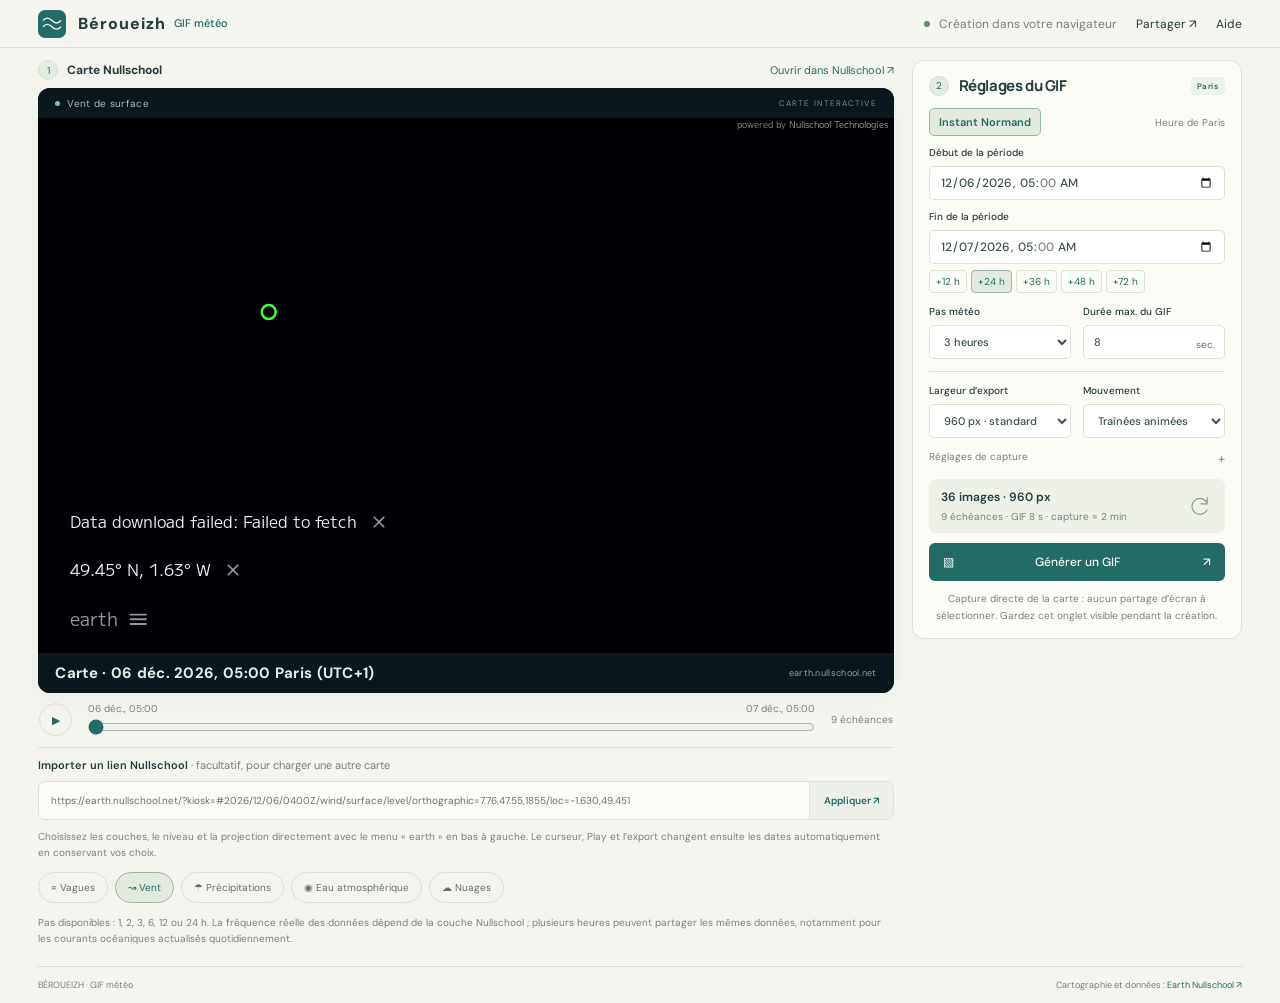
==== docs/index.html @ 0dfa49e2 "Publish Béroueizh static app for GitHub Pages" ====
<!doctype html>
<html lang="fr">
<head>
  <meta charset="utf-8"><meta name="viewport" content="width=device-width, initial-scale=1">
  <meta name="description" content="Créez un GIF des phénomènes météo avec Nullschool : une carte, une période, une boucle.">
  <meta name="theme-color" content="#153e42"><title>Béroueizh — GIF météo</title>
  <link rel="icon" href="data:image/svg+xml,%3Csvg xmlns='http://www.w3.org/2000/svg' viewBox='0 0 48 48'%3E%3Crect width='48' height='48' rx='12' fill='%231d6766'/%3E%3Cpath d='M8 19q8-8 16 0t16 0M8 28q8-8 16 0t16 0' fill='none' stroke='white' stroke-width='3'/%3E%3C/svg%3E">
  <link rel="stylesheet" href="style.css"><script src="vendor/gif.js" defer></script><script type="module" src="app.js"></script>
</head>
<body>
<header class="topbar"><h1 class="site-title"><a class="brand" href="./" aria-label="Béroueizh, accueil"><span class="brand-icon"><svg viewBox="0 0 32 32" aria-hidden="true"><path d="M3 11q6-7 13 0t13 0M3 20q6-7 13 0t13 0"/></svg></span>Béroueizh<span class="brand-gif">GIF météo</span></a></h1><div class="toplinks"><span class="local-dot"></span><span>Création dans votre navigateur</span><button type="button" class="text-button" id="shareBtn">Partager ↗</button><button type="button" class="text-button" id="helpBtn">Aide</button></div></header>
<main>
  <div class="workspace">
    <section class="map-column" aria-label="Carte et aperçu">
      <div class="source-bar"><div><span class="step-dot">1</span><strong>Carte Nullschool</strong></div><a id="sourceLink" target="_blank" rel="noopener noreferrer" href="https://earth.nullschool.net/">Ouvrir dans Nullschool ↗</a></div>
      <div class="map-shell" id="mapShell">
        <div class="map-top"><span><i></i><span id="layerName">Vent de surface</span></span><span class="map-tag" id="mapTag">CARTE INTERACTIVE</span></div>
        <div class="capture-area" id="captureArea"><iframe id="earthFrame" title="Carte interactive Earth Nullschool" src="about:blank" referrerpolicy="no-referrer" allow="fullscreen"></iframe><div class="capture-shield" aria-hidden="true"></div></div>
        <div class="map-bottom"><span id="mapTime">Heure de Paris</span><span>earth.nullschool.net</span></div>
      </div>
      <div class="timeline" id="timeline"><button class="icon-button" type="button" id="playBtn" title="Parcourir les échéances" aria-label="Parcourir les échéances">▶</button><div class="timeline-track"><div class="timeline-label"><span id="timelineStart"></span><span id="timelineEnd"></span></div><input id="scrubber" type="range" min="0" max="8" value="8" aria-label="Échéance de la carte"></div><span class="timeline-count" id="timelineCount">9 échéances</span></div>
      <div class="source-input"><label for="sourceUrl">Importer un lien Nullschool <span>· facultatif, pour charger une autre carte</span></label><div class="input-action"><input type="url" id="sourceUrl" spellcheck="false" aria-describedby="sourceHelp"><button type="button" id="applySource">Appliquer ↗</button></div><p id="sourceHelp">Choisissez les couches, le niveau et la projection directement avec le menu « earth » en bas à gauche. Le curseur, Play et l’export changent ensuite les dates automatiquement en conservant vos choix.</p></div>
      <div class="preset-row" aria-label="Choisir un phénomène"><button class="preset" data-preset="waves" type="button">≈ Vagues</button><button class="preset active" data-preset="wind" type="button">↝ Vent</button><button class="preset" data-preset="rain" type="button">☂ Précipitations</button><button class="preset" data-preset="water" type="button">◉ Eau atmosphérique</button><button class="preset" data-preset="clouds" type="button">☁ Nuages</button></div>
      <p class="map-note">Pas disponibles : 1, 2, 3, 6, 12 ou 24 h. La fréquence réelle des données dépend de la couche Nullschool ; plusieurs heures peuvent partager les mêmes données, notamment pour les courants océaniques actualisés quotidiennement.</p>
    </section>
    <aside class="settings" aria-label="Réglages du GIF">
      <form id="settingsForm">
        <div class="panel-heading"><span class="step-dot">2</span><h2>Réglages du GIF</h2><span class="utc-badge" title="Europe/Paris · heure d’été et d’hiver automatiques">Paris</span></div>
        <div class="time-actions"><button type="button" id="nowBtn" class="time-button" title="Revenir à l’heure courante, arrondie à l’heure entière">Instant Normand</button><span>Heure de Paris</span></div>
        <div class="dates"><label for="startDate">Début de la période<input id="startDate" type="datetime-local" step="3600" required></label><div><label for="endDate">Fin de la période<input id="endDate" type="datetime-local" step="3600" required></label><div class="end-shortcuts" aria-label="Durée depuis le début"><button type="button" data-end-hours="12" title="Finir 12 heures après le début">+12 h</button><button type="button" data-end-hours="24" title="Finir 24 heures après le début">+24 h</button><button type="button" data-end-hours="36" title="Finir 36 heures après le début">+36 h</button><button type="button" data-end-hours="48" title="Finir 48 heures après le début">+48 h</button><button type="button" data-end-hours="72" title="Finir 72 heures après le début">+72 h</button></div></div></div>
        <div class="two-fields"><label for="timeStep">Pas météo<select id="timeStep"><option value="1">1 heure</option><option value="2">2 heures</option><option value="3" selected>3 heures</option><option value="6">6 heures</option><option value="12">12 heures</option><option value="24">24 heures</option></select></label><label for="maxDuration">Durée max. du GIF<div class="unit-input"><input id="maxDuration" type="number" min="1" max="30" step="0.1" value="8" required><span>sec.</span></div></label></div>
        <div class="divider"></div>
        <div class="two-fields"><label for="resolution">Largeur d’export<select id="resolution"><option value="640">640 px · léger</option><option value="960" selected>960 px · standard</option><option value="1280">1 280 px · détaillé</option></select></label><label for="samples">Mouvement<select id="samples"><option value="4">Traînées animées</option><option value="1">1 image / échéance</option></select></label></div>
        <details id="advanced"><summary>Réglages de capture <span>+</span></summary><div class="advanced-body"><label for="loadWait">Attente après chargement<div class="unit-input"><input id="loadWait" type="number" min="1" max="60" value="10"><span>sec.</span></div></label><p>Le chargement de chaque date est vérifié automatiquement. Cette attente supplémentaire, de 1 à 60 secondes, laisse se développer les traînées avant la capture.</p></div></details>
        <div class="estimate" id="estimate"><div><strong id="estimateFrames">36 images</strong><span id="estimateDetails">9 échéances · boucle de 8 s</span></div><svg viewBox="0 0 36 36" aria-hidden="true"><path d="M28 14a11 11 0 1 0 0 9M28 6v9h-9"/></svg></div>
        <p class="form-message" id="formMessage" role="alert" hidden></p>
        <button type="submit" id="generateBtn" class="primary-button"><span>▧</span> Générer un GIF <span>↗</span></button>
        <p class="capture-hint">Capture directe de la carte : aucun partage d’écran à sélectionner. Gardez cet onglet visible pendant la création.</p>
      </form>
    </aside>
  </div>
  <section class="result" id="result" hidden aria-labelledby="resultTitle"><div class="result-info"><p class="eyebrow">VOTRE ANIMATION</p><h2 id="resultTitle">GIF prêt</h2><p id="resultMeta"></p><p class="result-warning">Les dates et le chargement des données sont contrôlés avant chaque capture. La génération s’arrête si une échéance ne peut pas être chargée.</p><a id="downloadGif" class="primary-button" download="meteo.gif">↓ Télécharger le GIF</a></div><img id="resultImage" alt="Aperçu du GIF météo généré"></section>
  <section class="howto" id="howto" hidden><div><span class="step-number">01</span><h3>Choisissez dans la carte</h3><p>Ouvrez « earth » en bas à gauche : couches, niveaux, projections et dates se règlent directement dans la frame.</p></div><div><span class="step-number">02</span><h3>Réglez le temps</h3><p>Les dates définissent la période météo. La durée maximale définit la vitesse de lecture du GIF. Toutes les heures sont celles de Paris, avec changement d’heure automatique. Les raccourcis calculent la fin depuis le début.</p></div><div><span class="step-number">03</span><h3>Capturez la boucle</h3><p>Cliquez sur « Générer un GIF » : les dates défilent automatiquement en conservant vos paramètres et votre cadrage.</p></div></section>
  <footer><span>BÉROUEIZH · GIF météo</span><span>Cartographie et données : <a href="https://earth.nullschool.net/about.html" target="_blank" rel="noopener noreferrer">Earth Nullschool ↗</a></span></footer>
</main>
<div class="record-dock" id="recordDock" hidden><span class="record-light"></span><div><strong id="recordTitle">Préparation…</strong><span id="recordDetail">Gardez cet onglet visible</span></div><progress id="progressBar" max="100" value="0" aria-label="Progression de la création"></progress><button type="button" id="cancelBtn">Annuler</button></div>
<dialog id="shareDialog" aria-labelledby="shareTitle"><div class="dialog-head"><h2 id="shareTitle">Partager la configuration</h2><button type="button" id="closeShare" class="icon-button" aria-label="Fermer le partage">✕</button></div><p>Ce lien restitue la carte, le cadrage, les dates et les réglages du GIF.</p><label for="shareUrl">Lien à transmettre</label><input id="shareUrl" type="url" readonly><div class="dialog-actions"><span id="shareStatus" role="status"></span><button type="button" id="copyShare" class="primary-button">Copier le lien</button></div></dialog>
<div class="toast" id="toast" role="status" hidden></div>
</body></html>
---- docs/style.css ----
@import url('https://fonts.googleapis.com/css2?family=DM+Sans:wght@400;500;600;700&family=Manrope:wght@400;500;600;700;800&display=swap');
:root{--paper:#f4f5ef;--ink:#223b3c;--muted:#75817c;--teal:#236c66;--line:#dce1d7;--soft:#e8ede4;--orange:#e18c55}*{box-sizing:border-box}body{margin:0;background:var(--paper);color:var(--ink);font-family:'DM Sans',sans-serif;font-size:14px}button,input,select{font:inherit}button,a,input,select,summary{touch-action:manipulation}button,a{ -webkit-tap-highlight-color:transparent}button{cursor:pointer}a{color:inherit;text-decoration:none}button:disabled{cursor:wait;opacity:.5}[hidden]{display:none!important}button:focus-visible,a:focus-visible,summary:focus-visible{outline:3px solid #dfaa68;outline-offset:4px}input:focus,select:focus{outline:2px solid #6ba79e;outline-offset:1px}.topbar{height:48px;border-bottom:1px solid var(--line);display:flex;align-items:center;justify-content:space-between;max-width:1600px;margin:auto;padding:0 3%}.brand{display:flex;align-items:center;gap:10px;letter-spacing:2px;font-size:18px;font-weight:800}.brand-gif{color:var(--teal);font-weight:500;margin-left:-4px}.brand-icon{display:flex;align-items:center;justify-content:center;background:var(--teal);width:36px;height:36px;border-radius:11px;margin-right:4px}.brand-icon svg{width:25px;height:25px;fill:none;stroke:var(--paper);stroke-width:2}.toplinks{display:flex;gap:9px;align-items:center;color:var(--muted);font-size:12px}.local-dot{height:6px;width:6px;border-radius:100%;background:#628d65}.text-button{border:0;background:none;color:var(--ink);padding:10px 0 10px 28px;font-size:12px}main{max-width:1600px;margin:auto;padding:12px 3% 0}.eyebrow{font-size:10px;letter-spacing:2.2px;font-weight:700;color:var(--teal);margin:0 0 10px}h1,h2,h3{font-family:'Manrope',sans-serif}h1{font-size:clamp(30px,3.1vw,48px);line-height:1.2;font-weight:600;letter-spacing:-1.9px;margin:0}.workspace{display:grid;grid-template-columns:minmax(0,1fr) 330px;gap:18px;align-items:start}.map-column{min-width:0}.source-bar{display:flex;align-items:center;justify-content:space-between;margin:0 0 8px;font-size:12px}.source-bar>div{display:flex;align-items:center;gap:9px}.source-bar a{font-size:11px;color:var(--teal)}.step-dot{width:20px;height:20px;background:#e4ebe0;border:1px solid #d7e0d2;border-radius:50%;display:inline-flex;align-items:center;justify-content:center;font-size:10px;color:var(--teal);flex-shrink:0}.map-shell{overflow:hidden;border-radius:12px;background:#050d12;box-shadow:0 8px 25px #1938280b;color:#a8bfbc}.map-top,.map-bottom{height:40px;display:flex;align-items:center;justify-content:space-between;padding:0 17px;font-size:10px;background:#0a181d;letter-spacing:.3px}.map-top>span:first-child{display:flex;align-items:center;gap:7px}.map-top i{width:5px;height:5px;border-radius:50%;background:#7bc1ae}.map-tag{font-size:8px;letter-spacing:1.1px;color:#758e91}.capture-area{width:100%;aspect-ratio:16/10;position:relative;isolation:isolate;background:#050505}iframe{width:100%;height:100%;border:0;display:block}.capture-shield{display:none;position:absolute;inset:0;z-index:2}.map-bottom{height:33px;font-size:9px;color:#8ca6a6}.timeline{height:54px;display:flex;gap:16px;align-items:center;padding:0 1px}.icon-button{width:33px;height:33px;border:1px solid var(--line);border-radius:50%;background:transparent;color:var(--teal);font-size:11px;flex-shrink:0}.timeline-track{flex:1}.timeline-label{display:flex;justify-content:space-between;font-size:10px;color:var(--muted);margin-bottom:4px}.timeline input{width:100%;accent-color:var(--teal);height:12px;margin:0;cursor:pointer}.timeline-count{font-size:10px;color:var(--muted);white-space:nowrap}.source-input{border-top:1px solid var(--line);padding-top:16px}.source-input label{font-size:11px;font-weight:600}.source-input label span{font-weight:400;color:var(--muted)}.input-action{display:flex;border:1px solid var(--line);background:#fbfcf7;border-radius:7px;margin-top:9px;overflow:hidden}.input-action input{width:100%;min-width:0;font-size:10px;border:0;background:none;color:#65746e;padding:12px}.input-action button{border:0;border-left:1px solid var(--line);white-space:nowrap;background:#edf0e8;padding:0 14px;font-size:10px;color:var(--teal);font-weight:600}.source-input p,.map-note{font-size:10px;line-height:1.65;color:var(--muted);margin:9px 0 0}.preset-row{display:flex;flex-wrap:wrap;gap:7px;margin-top:17px}.preset{background:transparent;border:1px solid var(--line);color:#65736c;border-radius:20px;padding:8px 12px;font-size:10px}.preset:hover{background:#e6ece1}.preset.active{border-color:#9cb7a9;background:#e1eadd;color:var(--teal)}.map-note{margin-top:12px}.settings{border:1px solid var(--line);border-radius:12px;background:#fcfcf7;padding:14px 16px;box-shadow:0 3px 8px #23423503}.panel-heading{display:flex;gap:10px;align-items:center;margin-bottom:12px}.panel-heading h2{font-size:15px;letter-spacing:-.4px;margin:0;font-weight:700}.utc-badge{margin-left:auto;font-size:8px;color:var(--teal);background:#edf2e8;border-radius:4px;padding:4px 6px;font-weight:600;letter-spacing:.6px}label{display:block;font-size:10px;font-weight:500}label input, label select{display:block;border:1px solid var(--line);background:#fff;border-radius:5px;height:34px;width:100%;margin:7px 0 0;padding:0 10px;color:#3d514b;font-size:11px;min-width:0}.dates{display:grid;gap:10px;margin-bottom:12px}input[type=datetime-local]{font-size:12px}.two-fields{display:grid;grid-template-columns:1fr 1fr;gap:12px}.unit-input{position:relative}.unit-input input{padding-right:38px}.unit-input span{position:absolute;right:10px;top:13px;color:var(--muted);font-size:10px}.divider{height:1px;background:var(--line);margin:12px 0}details{margin:12px 0;color:var(--muted)}summary{font-size:10px;list-style:none;cursor:pointer;display:flex;justify-content:space-between}summary::-webkit-details-marker{display:none}summary span{font-size:13px}details[open] summary span{transform:rotate(45deg)}.advanced-body{padding-top:15px}.advanced-body p{font-size:10px;line-height:1.6;margin:10px 0 0}.check-row{display:flex;gap:8px;align-items:center;margin-top:14px;font-size:10px;color:var(--ink)}.check-row input{width:13px;height:13px;margin:0;accent-color:var(--teal)}.estimate{display:flex;justify-content:space-between;align-items:center;background:#edf1e8;padding:10px 12px;border-radius:7px;margin:12px 0 10px}.estimate div{display:flex;flex-direction:column;gap:5px}.estimate strong{font-size:12px;font-weight:600}.estimate span{font-size:10px;color:var(--muted)}.estimate svg{width:26px;height:26px;fill:none;stroke:#7b9b88;stroke-width:1.5}.primary-button{border:0;border-radius:6px;background:var(--teal);color:#fff;display:flex;align-items:center;justify-content:center;gap:13px;font-weight:500;font-size:12px;min-height:38px;padding:9px 14px;transition:background .2s}#generateBtn{width:100%;justify-content:space-between}.primary-button:hover{background:#195852}.capture-hint{font-size:10px;line-height:1.7;text-align:center;color:var(--muted);margin:12px 2px 0}.capture-hint strong{font-weight:600;color:#586d60}.form-message{font-size:11px;line-height:1.5;color:#ab503e;margin:12px 0;padding:10px;background:#f9eee6;border-radius:5px}.howto{display:grid;grid-template-columns:repeat(3,1fr);gap:45px;border-top:1px solid var(--line);margin-top:39px;padding-top:28px}.step-number{font-size:10px;color:#8da295;letter-spacing:1px}.howto h3{font-size:12px;margin:10px 0 8px}.howto p{font-size:11px;line-height:1.75;color:var(--muted);max-width:330px;margin:0}footer{display:flex;justify-content:space-between;gap:15px;border-top:1px solid var(--line);margin-top:35px;padding:23px 0;color:var(--muted);font-size:9px}.footer-sep{padding:0 10px;color:#adb9ac}footer a{color:var(--teal)}.result{display:grid;grid-template-columns:1fr 1.2fr;gap:30px;border:1px solid #bfd1bb;border-radius:12px;padding:28px;margin-top:30px;background:#e8eee1}.result h2{font-size:25px;letter-spacing:-.7px;margin:10px 0}.result p{font-size:12px;line-height:1.7;color:#65756a}.result img{width:100%;border-radius:7px}.result .primary-button{display:inline-flex;margin-top:8px}.result-warning{font-size:10px!important;max-width:430px}dialog{border:1px solid #dce1d7;background:var(--paper);color:var(--ink);border-radius:15px;max-width:850px;width:calc(100% - 40px);padding:26px;box-shadow:0 20px 100px #0004}dialog::backdrop{background:#102320aa;backdrop-filter:blur(4px)}.dialog-head{display:flex;align-items:center;justify-content:space-between}.dialog-head h2{font-size:25px;letter-spacing:-.7px;margin:0}.dialog-head .eyebrow{font-size:9px}dialog>p{font-size:12px;line-height:1.7;color:var(--muted)}.calibration-wrap{border-radius:8px;overflow:hidden;background:#132220;max-height:45vh}.calibration-wrap canvas{display:block;width:100%;max-height:45vh;object-fit:contain;cursor:crosshair;touch-action:none}.dialog-actions{display:flex;gap:10px;justify-content:space-between;align-items:center;margin-top:18px}.secondary-button{border:1px solid #cbd5c6;background:transparent;color:var(--teal);padding:11px 15px;border-radius:6px;font-size:11px}.small{font-size:10px}.record-dock{position:fixed;bottom:20px;left:50%;transform:translateX(-50%);background:#123c3d;color:#fff;z-index:10;box-shadow:0 10px 60px #0004;border:1px solid #ffffff20;border-radius:10px;display:flex;align-items:center;gap:15px;padding:16px 20px;width:min(760px,calc(100vw - 30px))}.record-dock>div{display:flex;flex-direction:column;gap:5px;min-width:0;flex:1}.record-dock strong{font-size:12px}.record-dock span{font-size:10px;color:#bdd1c8}.record-dock progress{accent-color:#91c8a6;width:100px;height:5px}.record-dock button{font-size:10px;background:#ffffff16;border:1px solid #ffffff35;padding:8px 10px;color:#fff;border-radius:4px}.record-light{height:7px;width:7px;border-radius:50%;background:#eea16d;animation:pulse 1.2s infinite;flex-shrink:0}#confirmStep{background:#e0eacc;color:#194c43}.toast{position:fixed;bottom:25px;left:50%;transform:translateX(-50%);background:#254d45;color:white;font-size:12px;z-index:30;border-radius:8px;padding:14px 20px;max-width:90vw}@keyframes pulse{50%{opacity:.35}}@media(min-width:1500px){.workspace{grid-template-columns:minmax(0,1fr) 355px}.settings{padding:14px 16px}.capture-area{max-height:640px}}@media(max-width:1050px){.workspace{grid-template-columns:minmax(0,1fr) 305px;gap:20px}main{padding:12px 3% 0}.topbar{padding:0 3%;height:48px}.settings{padding:14px 16px}.source-bar{font-size:11px}.toplinks>span{display:none}.source-input label span{display:none}.preset{padding:7px 10px}}@media(max-width:760px){main{padding:10px 3% 0}.topbar{height:46px;padding:0 5%}.brand{font-size:15px}.brand-icon{width:31px;height:31px;border-radius:9px}.text-button{font-size:10px;padding-left:0}.workspace{grid-template-columns:1fr;gap:24px}.eyebrow{font-size:8px}.source-bar{margin-bottom:11px}.source-bar a{font-size:10px}.capture-area{aspect-ratio:4/3;min-height:300px}.map-top{padding:0 12px}.map-tag{font-size:7px}.map-bottom{padding:0 12px}.timeline{gap:10px}.timeline-count{font-size:9px}.settings{padding:14px 16px}.dates{grid-template-columns:1fr 1fr;gap:12px}input[type=datetime-local]{font-size:11px;padding:0 6px}.howto{grid-template-columns:1fr;gap:22px;padding-top:24px;margin-top:28px}.howto>div{display:grid;grid-template-columns:25px 1fr;column-gap:15px}.howto h3{margin:0 0 6px}.howto p{grid-column:2;max-width:none}.step-number{padding-top:2px}footer{font-size:8px;flex-direction:column;gap:9px}.result{grid-template-columns:1fr;padding:20px;gap:20px}.dialog-actions{align-items:stretch;flex-direction:column}.record-dock{padding:13px;gap:10px}.record-dock progress{display:none}.record-dock strong{font-size:10px}.record-dock button{padding:8px 7px}}@media(prefers-reduced-motion:reduce){*{animation:none!important;scroll-behavior:auto!important}}
.calibration-wrap{display:flex;justify-content:center}.calibration-wrap canvas{width:auto;height:auto;max-width:100%;max-height:45vh;object-fit:initial}
.map-control-label{margin-top:18px}.control-hint{font-size:10px;line-height:1.65;color:var(--muted);margin:9px 0 0}

.exporting .capture-shield{display:block}.exporting .settings{pointer-events:none;opacity:.65}

#mapTime{font-size:15px;font-weight:700;color:#e4efe9}.map-bottom{height:40px}@media(max-width:760px){#mapTime{font-size:12px}}

.site-title{margin:0;font:inherit;line-height:1}.brand{font-size:16px;letter-spacing:1px}.brand-icon{width:28px;height:28px;border-radius:7px}.brand-icon svg{width:22px;height:22px}.map-top{height:30px}.source-input{padding-top:10px}.preset-row{margin-top:10px}.capture-hint{margin-top:9px}.howto{margin-top:20px;padding-top:16px}footer{margin-top:18px;padding:12px 0}

.brand-gif{font-size:11px;letter-spacing:0;margin-left:0}.brand{gap:8px}@media(max-width:480px){.toplinks>.local-dot{display:none}.brand{font-size:15px}.brand-gif{font-size:10px}}

.time-actions{display:flex;align-items:center;justify-content:space-between;gap:8px;margin:0 0 10px}.time-actions>span{font-size:10px;color:var(--muted)}.time-button{border:1px solid #9cb7a9;background:#e1eadd;color:var(--teal);border-radius:5px;padding:6px 9px;font-size:11px;font-weight:600}.end-shortcuts{display:flex;gap:4px;flex-wrap:wrap;margin-top:6px}.end-shortcuts button{border:1px solid var(--line);background:transparent;color:var(--teal);padding:4px 6px;border-radius:4px;font-size:10px}.end-shortcuts button.active{background:#e1eadd;border-color:#9cb7a9}.toplinks .text-button{padding-left:10px}#shareDialog{max-width:650px}#shareDialog h2{font-size:19px}#shareUrl{width:100%;margin-top:7px;height:38px;border:1px solid var(--line);border-radius:5px;padding:8px;font-size:11px;background:#fff;color:var(--ink)}#shareStatus{font-size:12px;color:var(--teal)}
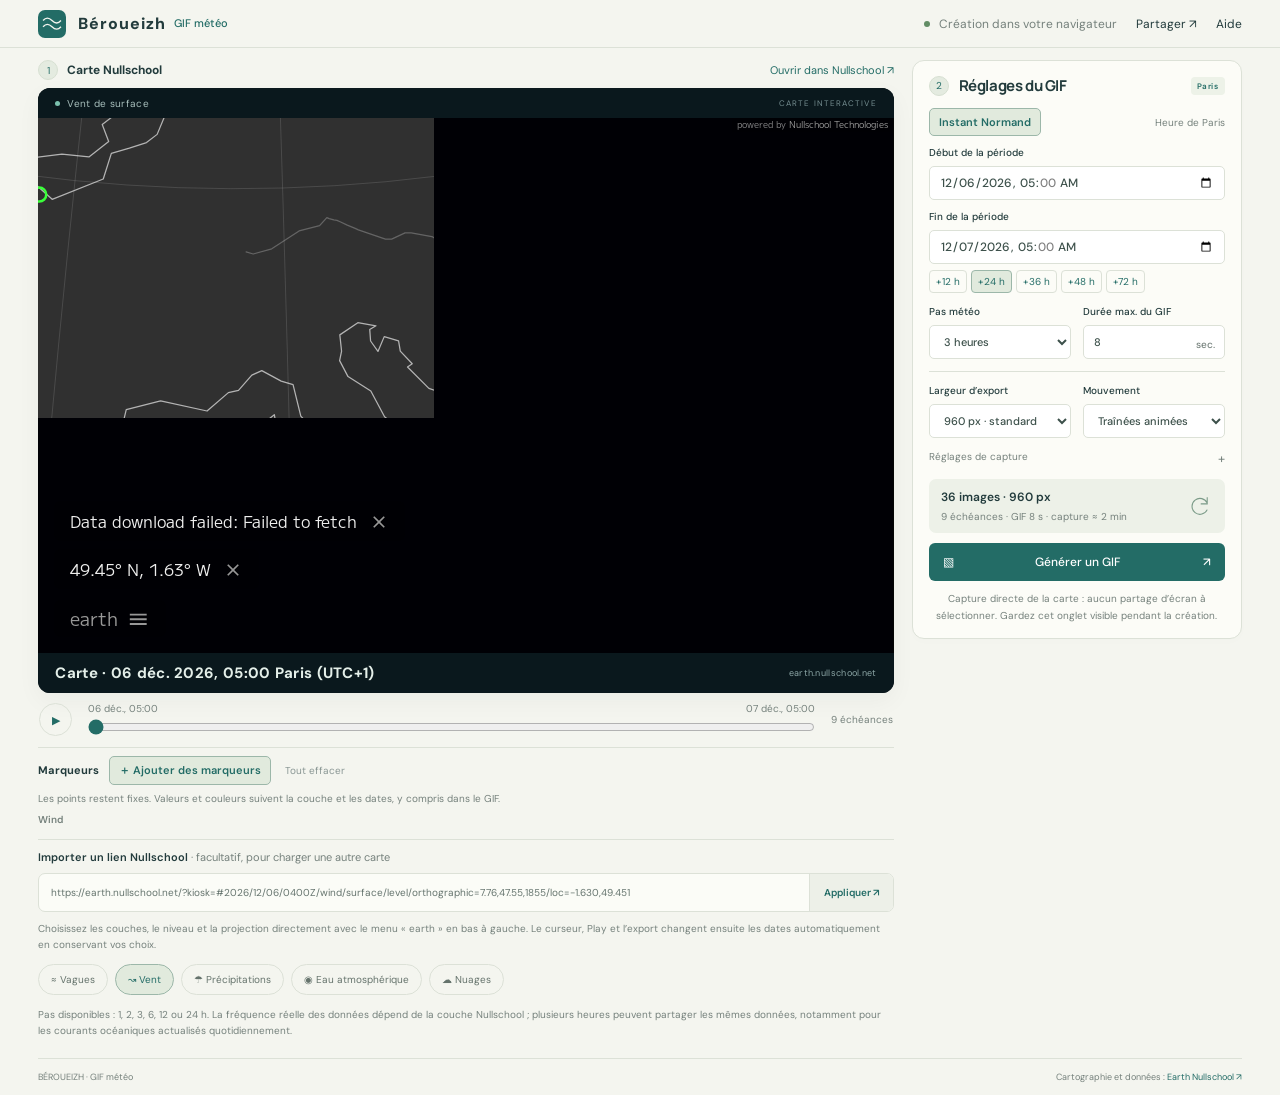
==== commit 9e9d4e92: "Add fixed weather markers with live values, palette and GIF legend" ====
--- a/docs/index.html
+++ b/docs/index.html
@@ -19,6 +19,7 @@
         <div class="map-bottom"><span id="mapTime">Heure de Paris</span><span>earth.nullschool.net</span></div>
       </div>
       <div class="timeline" id="timeline"><button class="icon-button" type="button" id="playBtn" title="Parcourir les échéances" aria-label="Parcourir les échéances">▶</button><div class="timeline-track"><div class="timeline-label"><span id="timelineStart"></span><span id="timelineEnd"></span></div><input id="scrubber" type="range" min="0" max="8" value="8" aria-label="Échéance de la carte"></div><span class="timeline-count" id="timelineCount">9 échéances</span></div>
+      <section class="marker-panel" aria-label="Marqueurs météo"><div class="marker-toolbar"><strong>Marqueurs</strong><button id="addMarker" type="button" class="time-button" aria-pressed="false">＋ Ajouter des marqueurs</button><button id="clearMarkers" type="button" class="text-button" disabled>Tout effacer</button></div><p id="markerHint">Les points restent fixes. Valeurs et couleurs suivent la couche et les dates, y compris dans le GIF.</p><p id="markerLayer" class="marker-layer">Paramètre coloré de la carte</p><div id="markerList" aria-label="Valeurs des marqueurs"></div></section>
       <div class="source-input"><label for="sourceUrl">Importer un lien Nullschool <span>· facultatif, pour charger une autre carte</span></label><div class="input-action"><input type="url" id="sourceUrl" spellcheck="false" aria-describedby="sourceHelp"><button type="button" id="applySource">Appliquer ↗</button></div><p id="sourceHelp">Choisissez les couches, le niveau et la projection directement avec le menu « earth » en bas à gauche. Le curseur, Play et l’export changent ensuite les dates automatiquement en conservant vos choix.</p></div>
       <div class="preset-row" aria-label="Choisir un phénomène"><button class="preset" data-preset="waves" type="button">≈ Vagues</button><button class="preset active" data-preset="wind" type="button">↝ Vent</button><button class="preset" data-preset="rain" type="button">☂ Précipitations</button><button class="preset" data-preset="water" type="button">◉ Eau atmosphérique</button><button class="preset" data-preset="clouds" type="button">☁ Nuages</button></div>
       <p class="map-note">Pas disponibles : 1, 2, 3, 6, 12 ou 24 h. La fréquence réelle des données dépend de la couche Nullschool ; plusieurs heures peuvent partager les mêmes données, notamment pour les courants océaniques actualisés quotidiennement.</p>
@@ -44,6 +45,6 @@
   <footer><span>BÉROUEIZH · GIF météo</span><span>Cartographie et données : <a href="https://earth.nullschool.net/about.html" target="_blank" rel="noopener noreferrer">Earth Nullschool ↗</a></span></footer>
 </main>
 <div class="record-dock" id="recordDock" hidden><span class="record-light"></span><div><strong id="recordTitle">Préparation…</strong><span id="recordDetail">Gardez cet onglet visible</span></div><progress id="progressBar" max="100" value="0" aria-label="Progression de la création"></progress><button type="button" id="cancelBtn">Annuler</button></div>
-<dialog id="shareDialog" aria-labelledby="shareTitle"><div class="dialog-head"><h2 id="shareTitle">Partager la configuration</h2><button type="button" id="closeShare" class="icon-button" aria-label="Fermer le partage">✕</button></div><p>Ce lien restitue la carte, le cadrage, les dates et les réglages du GIF.</p><label for="shareUrl">Lien à transmettre</label><input id="shareUrl" type="url" readonly><div class="dialog-actions"><span id="shareStatus" role="status"></span><button type="button" id="copyShare" class="primary-button">Copier le lien</button></div></dialog>
+<dialog id="shareDialog" aria-labelledby="shareTitle"><div class="dialog-head"><h2 id="shareTitle">Partager la configuration</h2><button type="button" id="closeShare" class="icon-button" aria-label="Fermer le partage">✕</button></div><p>Ce lien restitue la carte, le cadrage, les dates, les marqueurs et les réglages du GIF.</p><label for="shareUrl">Lien à transmettre</label><input id="shareUrl" type="url" readonly><div class="dialog-actions"><span id="shareStatus" role="status"></span><button type="button" id="copyShare" class="primary-button">Copier le lien</button></div></dialog>
 <div class="toast" id="toast" role="status" hidden></div>
 </body></html>
--- a/docs/style.css
+++ b/docs/style.css
@@ -12,3 +12,7 @@
 .brand-gif{font-size:11px;letter-spacing:0;margin-left:0}.brand{gap:8px}@media(max-width:480px){.toplinks>.local-dot{display:none}.brand{font-size:15px}.brand-gif{font-size:10px}}
 
 .time-actions{display:flex;align-items:center;justify-content:space-between;gap:8px;margin:0 0 10px}.time-actions>span{font-size:10px;color:var(--muted)}.time-button{border:1px solid #9cb7a9;background:#e1eadd;color:var(--teal);border-radius:5px;padding:6px 9px;font-size:11px;font-weight:600}.end-shortcuts{display:flex;gap:4px;flex-wrap:wrap;margin-top:6px}.end-shortcuts button{border:1px solid var(--line);background:transparent;color:var(--teal);padding:4px 6px;border-radius:4px;font-size:10px}.end-shortcuts button.active{background:#e1eadd;border-color:#9cb7a9}.toplinks .text-button{padding-left:10px}#shareDialog{max-width:650px}#shareDialog h2{font-size:19px}#shareUrl{width:100%;margin-top:7px;height:38px;border:1px solid var(--line);border-radius:5px;padding:8px;font-size:11px;background:#fff;color:var(--ink)}#shareStatus{font-size:12px;color:var(--teal)}
+
+.marker-panel{margin:0 0 12px;border-top:1px solid var(--line);padding-top:8px}.marker-toolbar{display:flex;align-items:center;gap:10px}.marker-toolbar strong{font-size:11px}.marker-toolbar .text-button{padding:4px;font-size:10px}.marker-panel p{font-size:10px;color:var(--muted);margin:6px 0;line-height:1.5}.marker-layer{font-weight:600}.marker-row{display:grid;grid-template-columns:23px minmax(70px,1fr) minmax(90px,1fr) 25px;gap:8px;align-items:center;margin-top:5px}.marker-swatch{height:21px;width:21px;border-radius:50%;border:1px solid #fff;text-align:center;line-height:20px;font-size:11px;color:#fff;text-shadow:0 1px 3px #000,0 0 2px #000}.marker-row input{height:27px;min-width:0;width:100%;border:1px solid var(--line);border-radius:4px;background:#fff;padding:4px 7px;font-size:11px}.marker-row output{font-size:12px;font-weight:700;text-shadow:0 0 1px #0009}.marker-row button{border:0;background:transparent;font-size:19px;color:var(--muted)}.exporting .marker-panel{pointer-events:none}
+
+.marker-row output{background:#13252b;color:#f0f6f3;border-radius:4px;padding:5px 8px;text-shadow:none;justify-self:start}
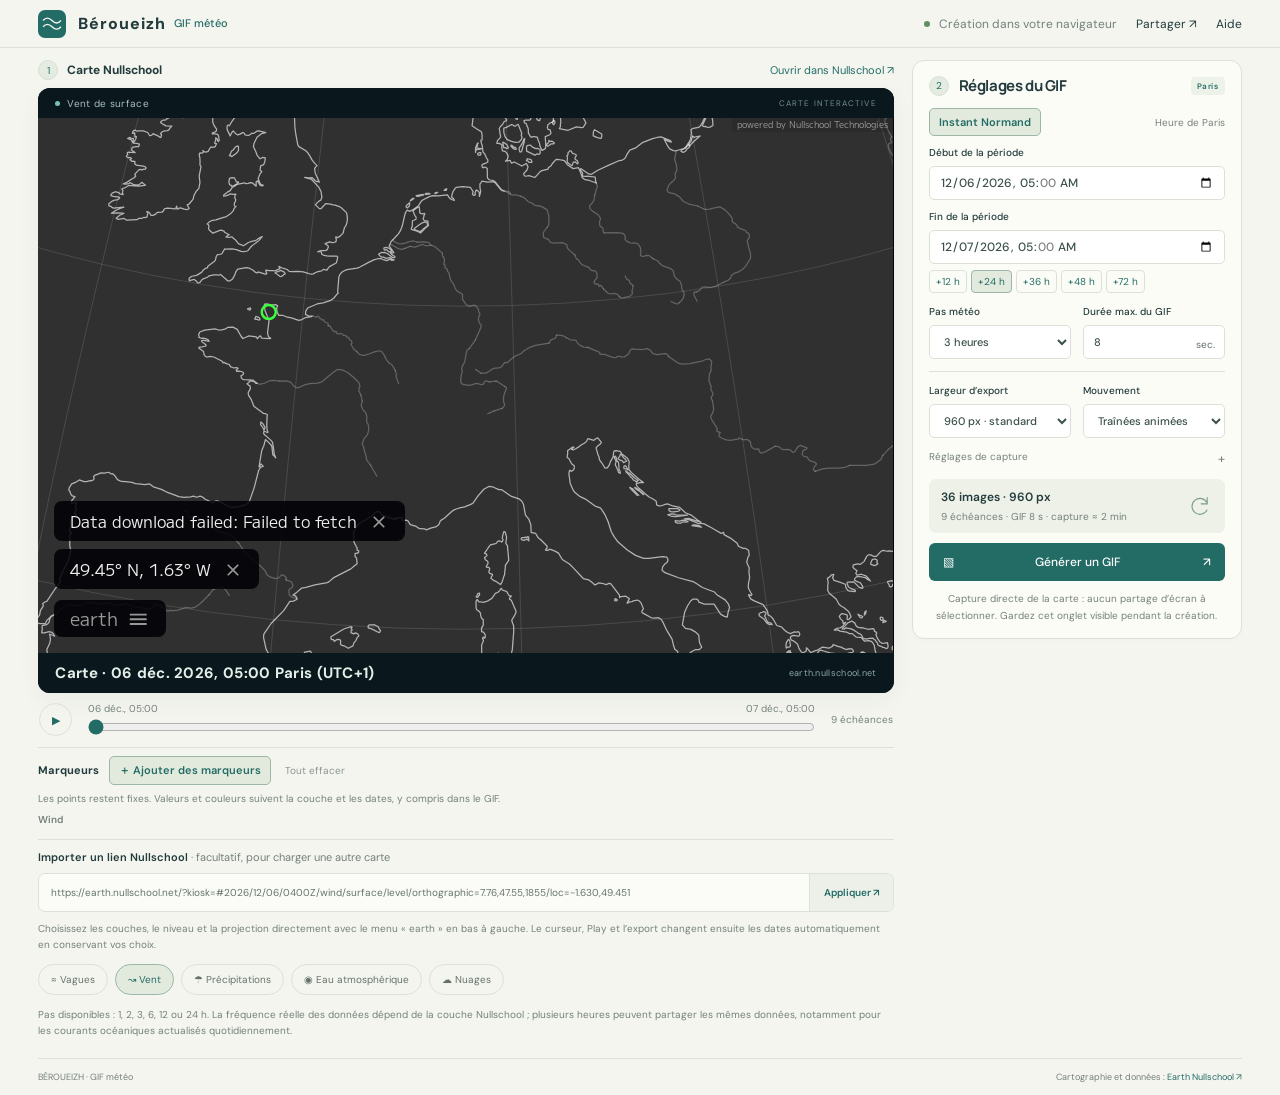
==== commit 7d337f9b: "Keep static modules and embedded map on the same version after updates" ====
--- a/docs/index.html
+++ b/docs/index.html
@@ -5,7 +5,7 @@
   <meta name="description" content="Créez un GIF des phénomènes météo avec Nullschool : une carte, une période, une boucle.">
   <meta name="theme-color" content="#153e42"><title>Béroueizh — GIF météo</title>
   <link rel="icon" href="data:image/svg+xml,%3Csvg xmlns='http://www.w3.org/2000/svg' viewBox='0 0 48 48'%3E%3Crect width='48' height='48' rx='12' fill='%231d6766'/%3E%3Cpath d='M8 19q8-8 16 0t16 0M8 28q8-8 16 0t16 0' fill='none' stroke='white' stroke-width='3'/%3E%3C/svg%3E">
-  <link rel="stylesheet" href="style.css"><script src="vendor/gif.js" defer></script><script type="module" src="app.js"></script>
+  <link rel="stylesheet" href="style.css?v=ef0c00002c00"><script src="vendor/gif.js?v=ef0c00002c00" defer></script><script type="module" src="app.js?v=ef0c00002c00"></script>
 </head>
 <body>
 <header class="topbar"><h1 class="site-title"><a class="brand" href="./" aria-label="Béroueizh, accueil"><span class="brand-icon"><svg viewBox="0 0 32 32" aria-hidden="true"><path d="M3 11q6-7 13 0t13 0M3 20q6-7 13 0t13 0"/></svg></span>Béroueizh<span class="brand-gif">GIF météo</span></a></h1><div class="toplinks"><span class="local-dot"></span><span>Création dans votre navigateur</span><button type="button" class="text-button" id="shareBtn">Partager ↗</button><button type="button" class="text-button" id="helpBtn">Aide</button></div></header>
